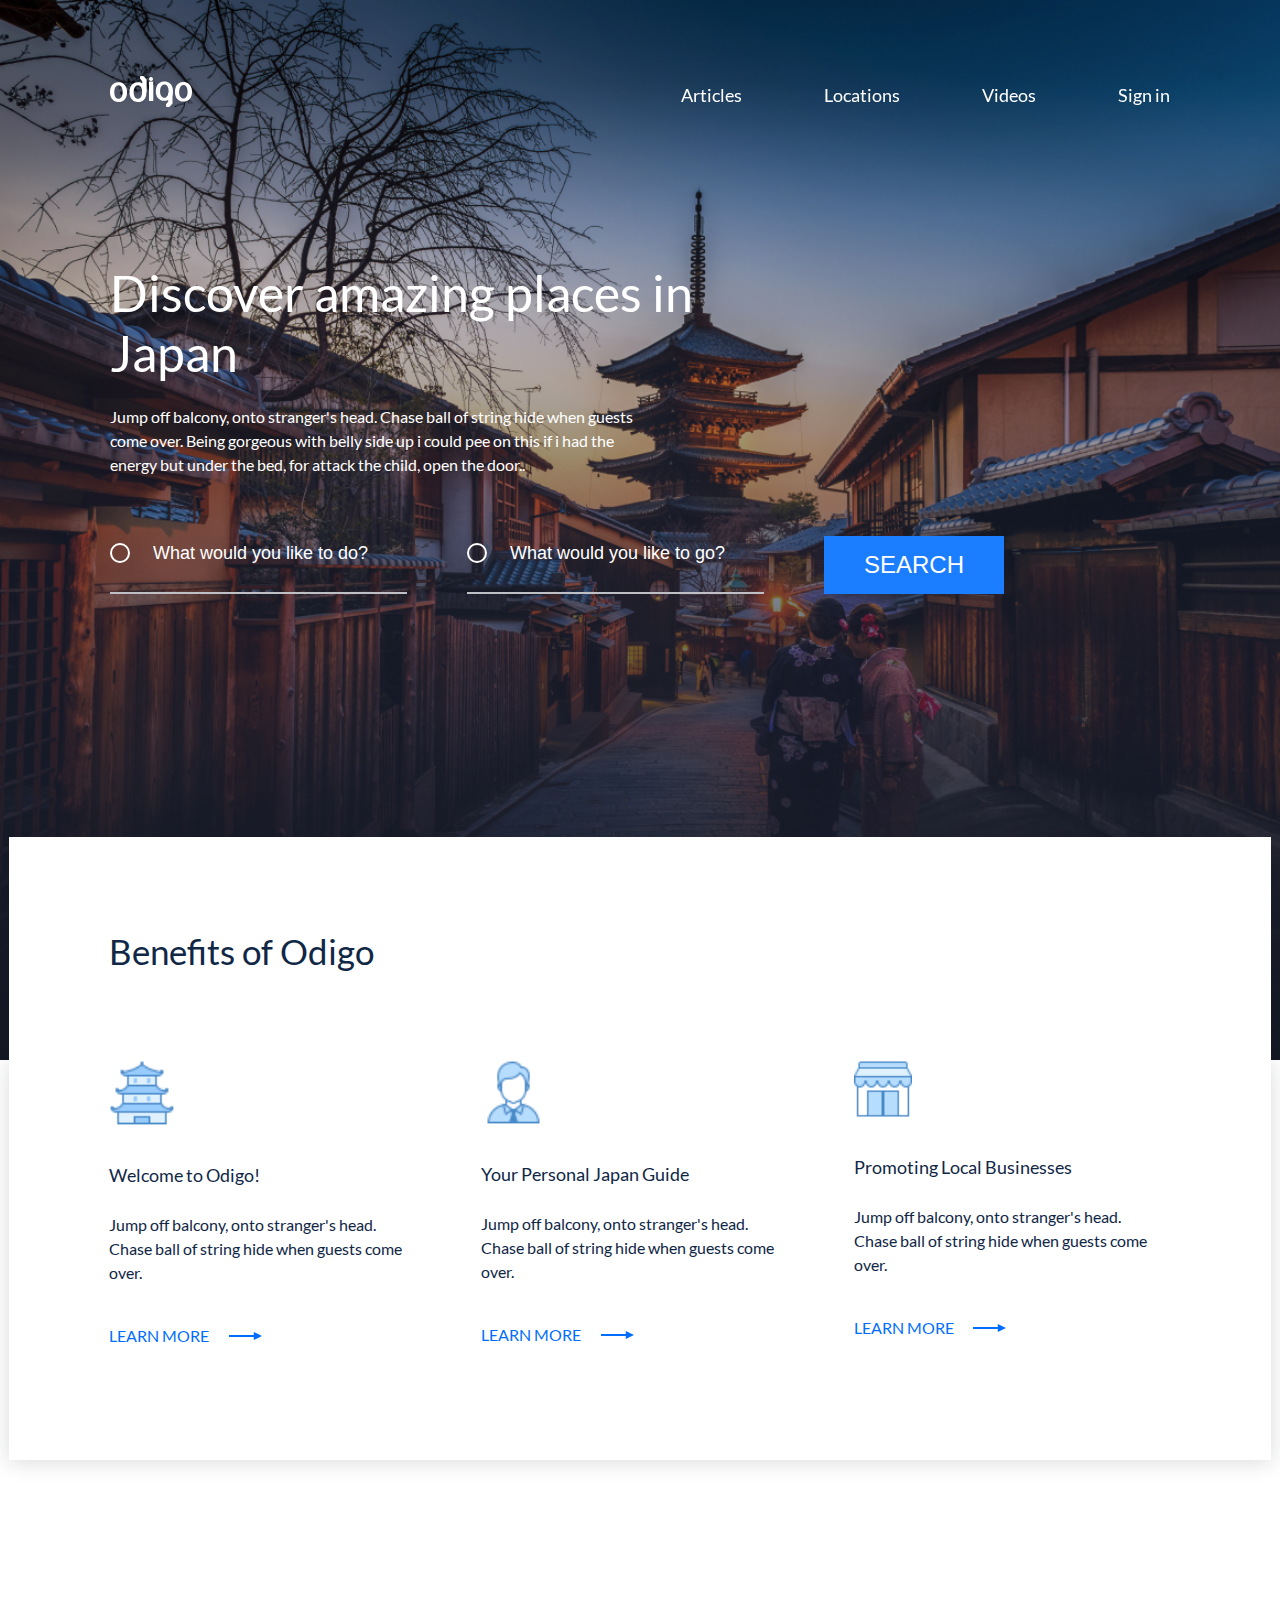
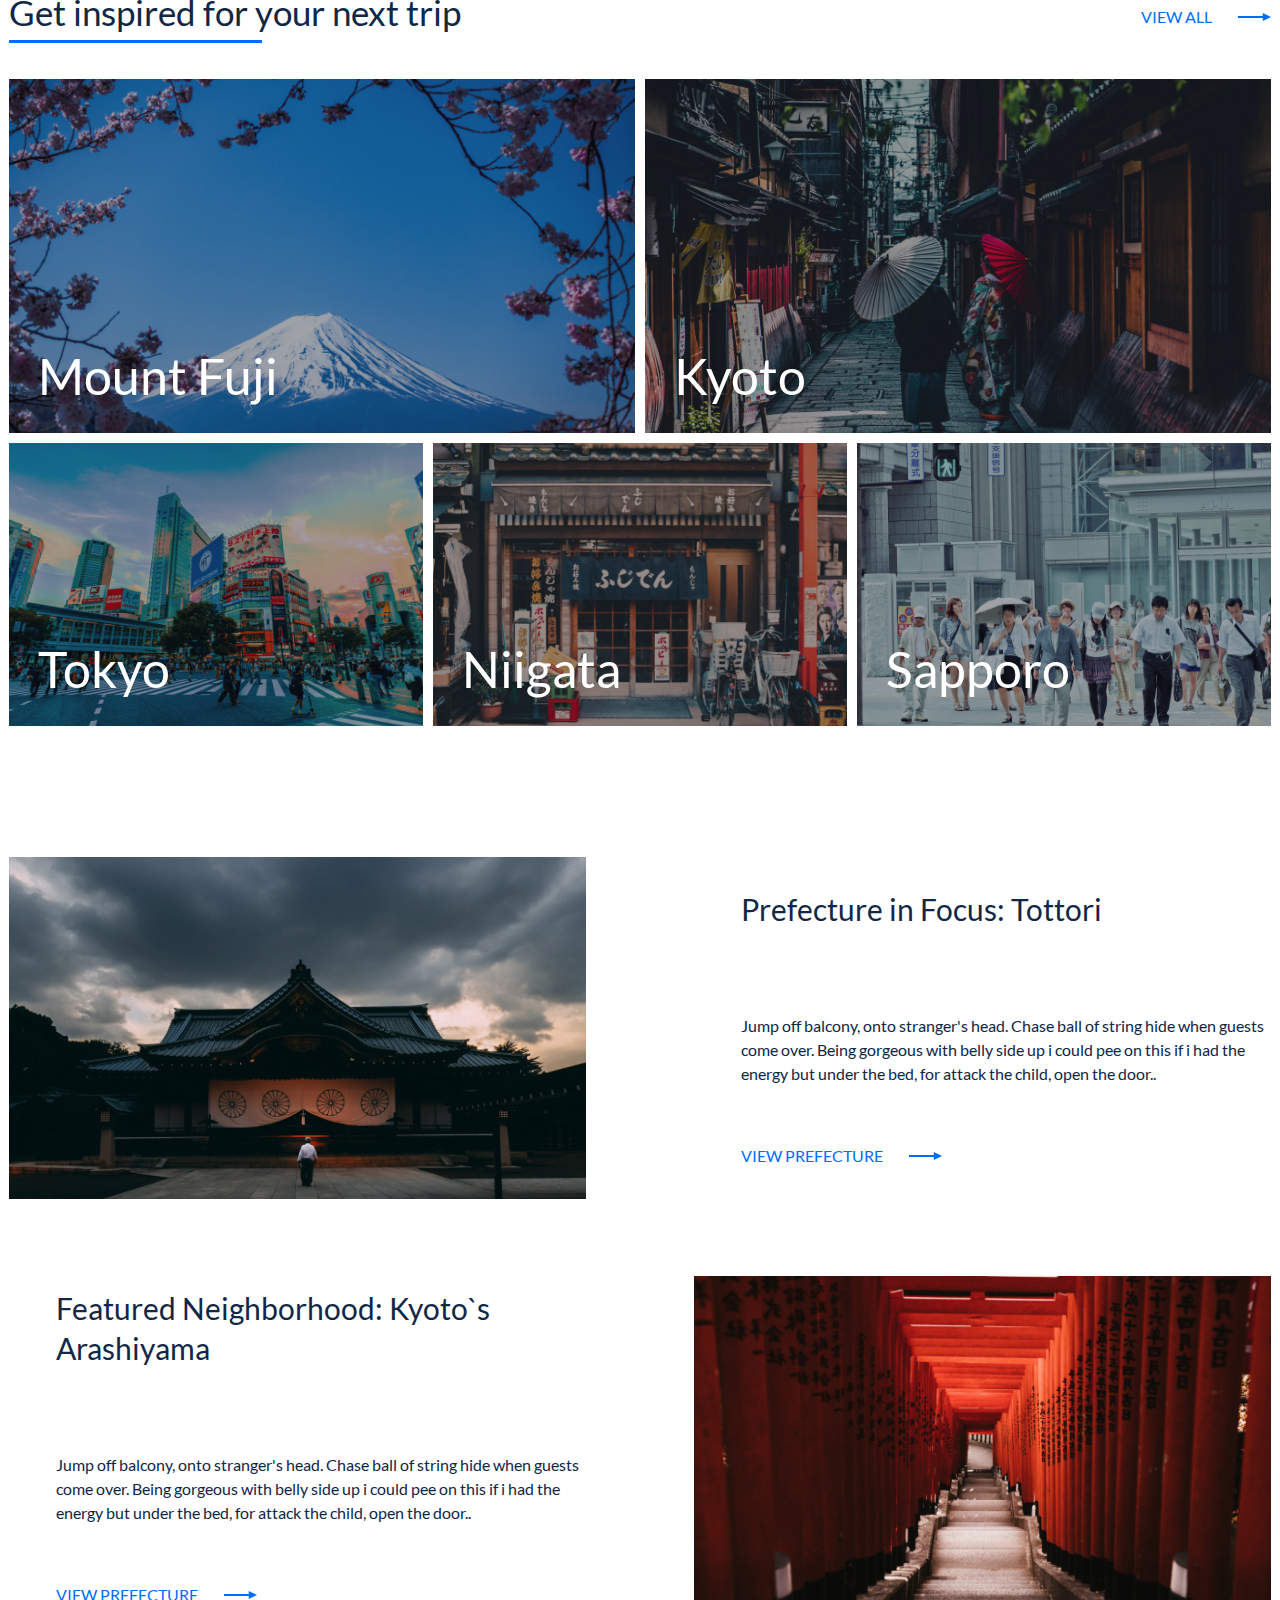
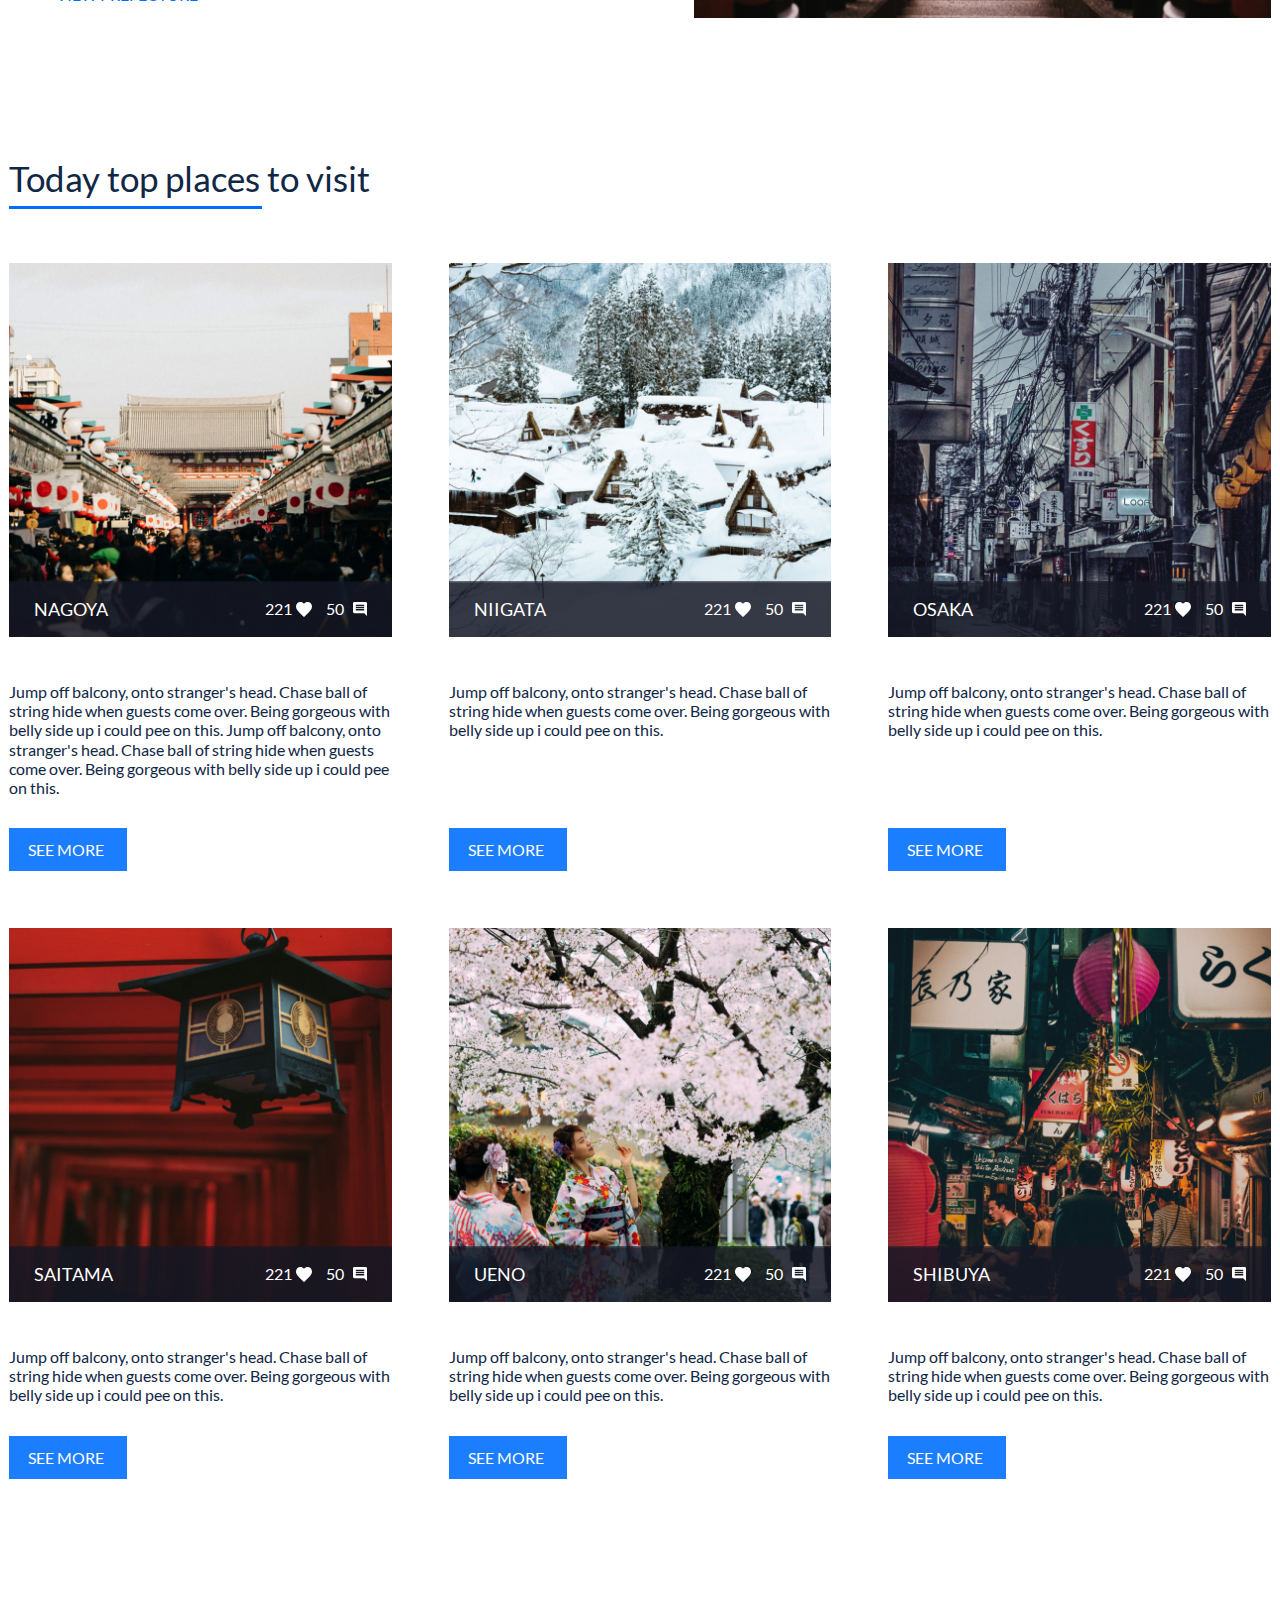
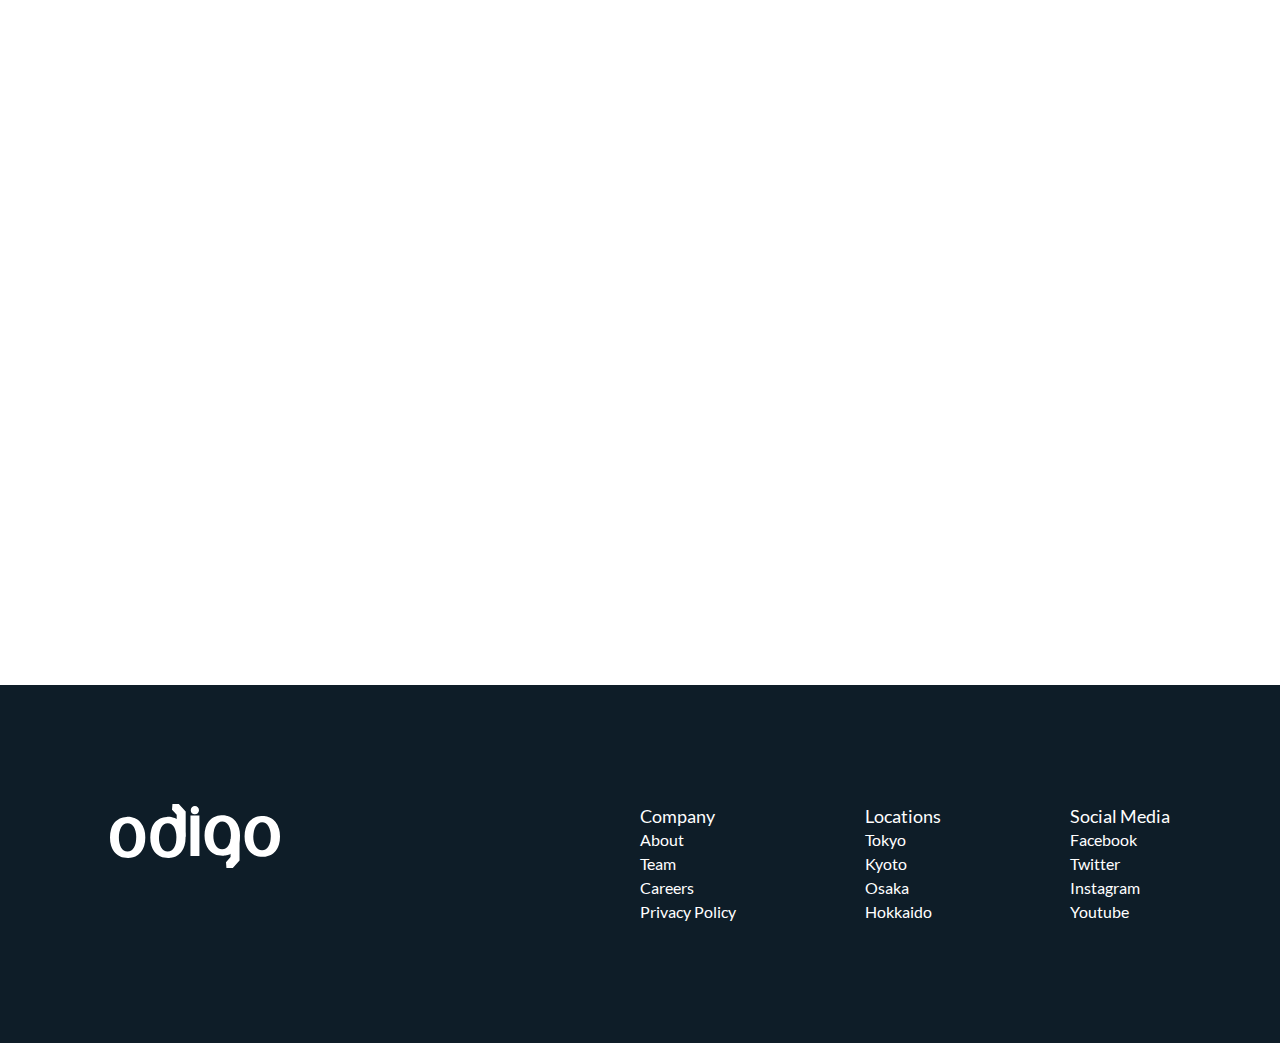
==== Japan/index.html @ f33c453b "Мой проект в японском стиле, верстался по макету из Figma" ====
<!DOCTYPE html>
<html lang="en">
<head>
    <meta charset="UTF-8">
    <meta name="viewport" content="width=device-width, initial-scale=1.0">
    <title>Discover Amazing places in Japan</title>
    <link rel="stylesheet" href="./css/reset.css">
    <link rel="stylesheet" href="./css/style.css">
</head>
<body>
    <header class="header">
        <div class="wrapper">

            <div class="header_wrapper">
                <div class="header_logo">
                    <a href="/" class="header_logo_link">
                        <img src="./img/svg/odigo-logo.svg" alt="Discover amazing places in Japan" class="header_logo_pic">
                    </a>
                </div>
    
                <nav class="header_nav">
                    <ul class="header_list">
                        <li class="header_item">
                            <a href="#!" class="header_link">Articles</a>
                        </li>
                        <li class="header_item">
                            <a href="#!" class="header_link">Locations</a>
                        </li>
                        <li class="header_item">
                            <a href="#!" class="header_link">Videos</a>
                        </li>
                        <li class="header_item">
                            <a href="#!" class="header_link">Sign in</a>
                        </li>
                    </ul>
                </nav>
            </div>
        </div>
    </header>

    <main class="main">
        <section class="intro">
            <div class="wrapper">
                <h1 class="intro_title">
                    Discover amazing places in Japan
                </h1>
                <p class="intro_subtitle">
                    Jump off balcony, onto stranger's head. Chase ball of string hide when guests come over. Being gorgeous with belly side up i could pee on this if i had the energy but under the bed, for attack the child, open the door..
                </p>
                <form class="serach_form">
                    <fieldset class="serach_form_wrap">
                        <p class="serach_form_info">
                            <input type="text" name="user_like_todo" class="search_form_field" placeholder="What would you like to do?">
                            <input type="text" name="user_like_togo" class="search_form_field" placeholder="What would you like to go?">
                            <button type="submit" class="search_form_submit">SEARCH</button>
                        </p>
                    </fieldset>
                </form>
            </div>
        </section>

        <section class="benefits">
            <div class="benefits_wrap">
                <h2 class="benefits_title">
                    Benefits of Odigo
                </h2>
                <div class="benefits_cards">
                    <div class="benefits_card">
                        <div class="benefits_card_pic">
                            <img src="./img/svg/icon1.svg" alt="Welcome to Odigo!" class="benefits_card_thumb">
                        </div>
                        <h3 class="benefits_card_title">Welcome to Odigo!</h3>
                        <p class="benefits_card_desc">Jump off balcony, onto stranger's head. Chase ball of string hide when guests come over.</p>
                        <a href="" class="benefits_card_more">LEARN MORE</a>
                    </div>
                    <div class="benefits_card">
                        <div class="benefits_card_pic">
                            <img src="./img/svg/icon2.svg" alt="Your Personal Japan Guide" class="benefits_card_thumb">
                        </div>
                        <h3 class="benefits_card_title">Your Personal Japan Guide</h3>
                        <p class="benefits_card_desc">Jump off balcony, onto stranger's head. Chase ball of string hide when guests come over.</p>
                        <a href="" class="benefits_card_more">LEARN MORE</a>
                    </div>
                    <div class="benefits_card">
                        <div class="benefits_card_pic">
                            <img src="./img/svg/icon3.svg" alt="Your Personal Japan Guide" class="benefits_card_thumb">
                        </div>
                        <h3 class="benefits_card_title">Promoting Local Businesses</h3>
                        <p class="benefits_card_desc">Jump off balcony, onto stranger's head. Chase ball of string hide when guests come over.</p>
                        <a href="" class="benefits_card_more">LEARN MORE</a>
                    </div>
                </div>
            </div>
        </section>

        <section class="places">
            <div class="wrapper_full">
                <div class="places_caption">
                    <h2 class="places_title section_title">
                        Get inspired for your next trip 
                    </h2>
                    <a href="#!" class="places_view_all">VIEW ALL</a>
                </div>
                <div class="places_cards">
                    <figure class="places_card places_card_size_lg">
                        <img src="./img/Fuji.jpg" alt="Mount Fuji" class="places_card_pic places_card_pic_size_lg">
                        <figcaption class="places_card_title">
                            Mount Fuji
                        </figcaption>
                        <a href="#!" class="places_card_link"></a>
                    </figure>
                    <figure class="places_card places_card_size_lg">
                        <img src="./img/Kyoto.jpg" alt="Kyoto" class="places_card_pic places_card_pic_size_lg">
                        <figcaption class="places_card_title">
                            Kyoto
                        </figcaption>
                        <a href="#!" class="places_card_link"></a>
                    </figure>
                    <figure class="places_card places_card_size_sm">
                        <img src="./img/Tokyo.jpg" alt="Tokyo" class="places_card_pic places_card_pic_size_sm">
                        <figcaption class="places_card_title">
                            Tokyo
                        </figcaption>
                        <a href="#!" class="places_card_link"></a>
                    </figure>
                    <figure class="places_card places_card_size_sm">
                        <img src="./img/Niigata.jpg" alt="Niigata" class="places_card_pic places_card_pic_size_sm">
                        <figcaption class="places_card_title">
                            Niigata
                        </figcaption>
                        <a href="#!" class="places_card_link"></a>
                    </figure>
                    <figure class="places_card places_card_size_sm">
                        <img src="./img/Sapporo.jpg" alt="Sapporo" class="places_card_pic places_card_pic_size_sm">
                        <figcaption class="places_card_title">
                            Sapporo
                        </figcaption>
                        <a href="#!" class="places_card_link"></a>
                    </figure>
                </div>
            </div>
        </section>

        <div class="tours">
            <div class="wrapper_full">
                <div class="tours_tour tour">
                    <div class="tour_pic">
                        <img src="./img/TottoryTour.jpg" alt="Prefecture in Focus: Tottori" class="tour_thumb">
                    </div>
                    <div class="tour_info">
                        <h3 class="tour_title">
                            Prefecture in Focus: Tottori
                        </h3>
                        <p class="tour_desc">
                            Jump off balcony, onto stranger's head. Chase ball of string hide when guests come over. Being gorgeous with belly side up i could pee on this if i had the energy but under the bed, for attack the child, open the door..
                        </p>
                        <a href="#!" class="tour_more">VIEW PREFECTURE</a>
                    </div>
                </div>
                <div class="tours_tour tour">
                    <div class="tour_info">
                        <h3 class="tour_title">
                            Featured Neighborhood: Kyoto`s Arashiyama
                        </h3>
                        <p class="tour_desc">
                            Jump off balcony, onto stranger's head. Chase ball of string hide when guests come over. Being gorgeous with belly side up i could pee on this if i had the energy but under the bed, for attack the child, open the door..
                        </p>
                        <a href="#!" class="tour_more">VIEW PREFECTURE</a>
                    </div>
                    <div class="tour_pic">
                        <img src="./img/ArashiyamaTour.jpg" alt="Featured Neighborhood: Kyoto`s Arashiyama" class="tour_thumb">
                    </div>
                </div>

            </div>
        </div>

        <section class="top">
            <div class="wrapper_full">
                <h2 class="top_title section_title">
                    Today top places to visit
                </h2>
                <div class="top_cards">
                    <div class="top_card">
                        <div class="top_card_pic">
                            <img src="./img/NagoyaTop.jpg" alt="NAGOYA" class="top_card_thumb">
                            <div class="top_card_stats">
                                <h3 class="top_card_title">
                                    NAGOYA
                                </h3>
                                <div class="top_card_likes">
                                    <span class="top_card_likes_val">
                                        221
                                    </span>
                                </div>
                                <div class="top_card_comments">
                                    <span class="top_card_comments_val">
                                        50
                                    </span>
                                </div>
                            </div>
                        </div>
                        <p class="top_card_desc">
                            Jump off balcony, onto stranger's head. Chase ball of string hide when guests come over. Being gorgeous with belly side up i could pee on this.
                            Jump off balcony, onto stranger's head. Chase ball of string hide when guests come over. Being gorgeous with belly side up i could pee on this.
                        </p>
                        <a href="#!" class="top_card_more">SEE MORE</a>
                    </div>

                    <div class="top_card">
                        <div class="top_card_pic">
                            <img src="./img/NiigataTop.jpg" alt="NIIGATA" class="top_card_thumb">
                            <div class="top_card_stats">
                                <h3 class="top_card_title">
                                    NIIGATA
                                </h3>
                                <div class="top_card_likes">
                                    <span class="top_card_likes_val">
                                        221
                                    </span>
                                </div>
                                <div class="top_card_comments">
                                    <span class="top_card_comments_val">
                                        50
                                    </span>
                                </div>
                            </div>
                        </div>
                        <p class="top_card_desc">
                            Jump off balcony, onto stranger's head. Chase ball of string hide when guests come over. Being gorgeous with belly side up i could pee on this.
                        </p>
                        <a href="#!" class="top_card_more">SEE MORE</a>
                    </div>

                    <div class="top_card">
                        <div class="top_card_pic">
                            <img src="./img/OsakaTop.jpg" alt="OSAKA" class="top_card_thumb">
                            <div class="top_card_stats">
                                <h3 class="top_card_title">
                                    OSAKA
                                </h3>
                                <div class="top_card_likes">
                                    <span class="top_card_likes_val">
                                        221
                                    </span>
                                </div>
                                <div class="top_card_comments">
                                    <span class="top_card_comments_val">
                                        50
                                    </span>
                                </div>
                            </div>
                        </div>
                        <p class="top_card_desc">
                            Jump off balcony, onto stranger's head. Chase ball of string hide when guests come over. Being gorgeous with belly side up i could pee on this.
                        </p>
                        <a href="#!" class="top_card_more">SEE MORE</a>
                    </div>

                    <div class="top_card">
                        <div class="top_card_pic">
                            <img src="./img/SaitamaTop.jpg" alt="SAITAMA" class="top_card_thumb">
                            <div class="top_card_stats">
                                <h3 class="top_card_title">
                                    SAITAMA
                                </h3>
                                <div class="top_card_likes">
                                    <span class="top_card_likes_val">
                                        221
                                    </span>
                                </div>
                                <div class="top_card_comments">
                                    <span class="top_card_comments_val">
                                        50
                                    </span>
                                </div>
                            </div>
                        </div>
                        <p class="top_card_desc">
                            Jump off balcony, onto stranger's head. Chase ball of string hide when guests come over. Being gorgeous with belly side up i could pee on this.
                        </p>
                        <a href="#!" class="top_card_more">SEE MORE</a>
                    </div>

                    <div class="top_card">
                        <div class="top_card_pic">
                            <img src="./img/UenoTop.jpg" alt="UENO" class="top_card_thumb">
                            <div class="top_card_stats">
                                <h3 class="top_card_title">
                                    UENO
                                </h3>
                                <div class="top_card_likes">
                                    <span class="top_card_likes_val">
                                        221
                                    </span>
                                </div>
                                <div class="top_card_comments">
                                    <span class="top_card_comments_val">
                                        50
                                    </span>
                                </div>
                            </div>
                        </div>
                        <p class="top_card_desc">
                            Jump off balcony, onto stranger's head. Chase ball of string hide when guests come over. Being gorgeous with belly side up i could pee on this.
                        </p>
                        <a href="#!" class="top_card_more">SEE MORE</a>
                    </div>

                    <div class="top_card">
                        <div class="top_card_pic">
                            <img src="./img/ShibuyaTop.jpg" alt="SHIBUYA" class="top_card_thumb">
                            <div class="top_card_stats">
                                <h3 class="top_card_title">
                                    SHIBUYA
                                </h3>
                                <div class="top_card_likes">
                                    <span class="top_card_likes_val">
                                        221
                                    </span>
                                </div>
                                <div class="top_card_comments">
                                    <span class="top_card_comments_val">
                                        50
                                    </span>
                                </div>
                            </div>
                        </div>
                        <p class="top_card_desc">
                            Jump off balcony, onto stranger's head. Chase ball of string hide when guests come over. Being gorgeous with belly side up i could pee on this.
                        </p>
                        <a href="#!" class="top_card_more">SEE MORE</a>
                    </div>
                </div>
            </div>
        </section>

        <div class="videos">
            <div class="videos_wrapper">
                <div class="video_item">

                </div>
                <iframe class="video_element" src="https://www.youtube.com/embed/IuTDuvYr7f0?si=xc2kK1WCA6VyjtIE" title="YouTube video player" frameborder="0" allow="accelerometer; autoplay; clipboard-write; encrypted-media; gyroscope; picture-in-picture; web-share" referrerpolicy="strict-origin-when-cross-origin" allowfullscreen></iframe>
            </div>
        </div>
    </main>

    <footer class="footer">
        <div class="wrapper">
            <div class="footer_item">
                <div class="footer_logo">
                    <img src="./img/svg/odigo-logo_footer.svg" alt="Discover amazing places in Japan" class="footer_logo_pic">
                </div>

                <nav class="footer_nav">
                    <ul class="footer_menu">
                        <li class="footer_menu_item">
                            <h3 href="#!" class="footer_menu_title">Company</h3>
                        </li>
                        <li class="footer_menu_item">
                            <a href="#!" class="footer_menu_link">About</a>
                        </li>
                        <li class="footer_menu_item">
                            <a href="#!" class="footer_menu_link">Team</a>
                        </li>
                        <li class="footer_menu_item">
                            <a href="#!" class="footer_menu_link">Careers</a>
                        </li>
                        <li class="footer_menu_item">
                            <a href="#!" class="footer_menu_link">Privacy Policy</a>
                        </li> 
                    </ul>
    
                    <ul class="footer_menu">
                        <li class="footer_menu_item">
                            <h3 href="#!" class="footer_menu_title">Locations</h3>
                        </li>
                        <li class="footer_menu_item">
                            <a href="#!" class="footer_menu_link">Tokyo</a>
                        </li>
                        <li class="footer_menu_item">
                            <a href="#!" class="footer_menu_link">Kyoto</a>
                        </li>
                        <li class="footer_menu_item">
                            <a href="#!" class="footer_menu_link">Osaka</a>
                        </li>
                        <li class="footer_menu_item">
                            <a href="#!" class="footer_menu_link">Hokkaido</a>
                        </li>    
                    </ul>
    
                    <ul class="footer_menu">
                        <li class="footer_menu_item">
                            <h3 href="#!" class="footer_menu_title">Social Media</h3>
                        </li>
                        <li class="footer_menu_item">
                            <a href="#!" class="footer_menu_link">Facebook</a>
                        </li>
                        <li class="footer_menu_item">
                            <a href="#!" class="footer_menu_link">Twitter</a>
                        </li>
                        <li class="footer_menu_item">
                            <a href="#!" class="footer_menu_link">Instagram</a>
                        </li>
                        <li class="footer_menu_item">
                            <a href="#!" class="footer_menu_link">Youtube</a>
                        </li>    
                    </ul>
                </nav>
            </div>
        </div>
    </footer>
    <script src="./js/main.js"></script>
</body>
</html>
---- Japan/css/style.css ----
/* lato-regular - latin */
@font-face {
    font-display: swap; /* Check https://developer.mozilla.org/en-US/docs/Web/CSS/@font-face/font-display for other options. */
    font-family: 'Lato';
    font-style: normal;
    font-weight: 400;
    src: url('../fonts/lato-v24-latin-regular.woff2') format('woff2'); /* Chrome 36+, Opera 23+, Firefox 39+, Safari 12+, iOS 10+ */
}
/* lato-700 - latin */
@font-face {
    font-display: swap; /* Check https://developer.mozilla.org/en-US/docs/Web/CSS/@font-face/font-display for other options. */
    font-family: 'Lato';
    font-style: normal;
    font-weight: 700;
    src: url('../fonts/lato-v24-latin-700.woff2') format('woff2'); /* Chrome 36+, Opera 23+, Firefox 39+, Safari 12+, iOS 10+ */
}
/* lato-900 - latin */
@font-face {
    font-display: swap; /* Check https://developer.mozilla.org/en-US/docs/Web/CSS/@font-face/font-display for other options. */
    font-family: 'Lato';
    font-style: normal;
    font-weight: 900;
    src: url('../fonts/lato-v24-latin-900.woff2') format('woff2'); /* Chrome 36+, Opera 23+, Firefox 39+, Safari 12+, iOS 10+ */
}

html {
    box-sizing: border-box;
}

*, *::before, *::after {
    box-sizing: inherit;
}

body {
    font-family: "Lato";
    font-style: normal;
    font-size: 16px;
    line-height: 1.2;
    font-weight: normal;
    color: #102746;
}

img {
    max-width: 100%;
    height: auto;
}

.wrapper {
    max-width: 1060px;
    margin: 0 auto;
}

.wrapper_full {
    max-width: 1262px;
    margin: 0 auto;
}

.section_title {
    font-weight: 500;
    font-size: 35px;
    line-height: 42px;
    position: relative;
    padding-bottom: 10px;
}

.section_title::after {
    display: block;
    content:'';
    width: 253px;
    height: 3px;
    background-color: #006DFE;
    position: absolute;
    bottom: 0;
    left: 0;
}

/*header-style start*/
.header {
    position: fixed;
    top: 0;
    left: 0;
    width: 100%;
    transition: .2s linear;
    padding: 20px;
    z-index: 55;
}

.header_active {
    background: #0e1d28b0;
}

.header_wrapper {
    display: flex;
    flex-wrap: wrap;
    align-items: flex-end;
    justify-content: space-between;
    padding-top: 56px;
}

.header_list {
    display: flex;
    flex-wrap: wrap;
}

.header_item {
    margin-right: 82px;
}

.header_item:last-child {
    margin-right: 0;
}

.header_link {
    font-size: 18px;
    line-height: 24px;
    color: white;
    text-decoration: none;
}

.header_link:hover, .header_link:focus, .header_link:active {
    opacity: 0.75;
}
/*header-style end*/

/*intro-style start*/
.intro {
    min-height: 100vh;
    background: url(../img/introbg.jpg) no-repeat center;
    background-size: cover;
    padding-top: 263px;
    padding-bottom: 223px;
}

.intro_title {
    max-width: 619px;
    font-weight: 500;
    font-size: 50px;
    line-height: 60px;
    color: white;
    margin-bottom: 22px;
}

.intro_subtitle {
    max-width: 546px;
    font-size: 16px;
    line-height: 24px;
    color: white;
    margin-bottom: 59px;
}

.serach_form_info {
    display: flex;
    flex-wrap: wrap;
    padding-bottom: 243px;
}

.search_form_field {
    width: 297px;
    background: transparent url(../img/svg/circle_icon.svg) no-repeat left 7px;
    background-size: 20px;
    border: 0;
    border-bottom: 2px solid #BFC0C5;
    margin-right: 60px;
    padding-left: 43px;
    padding-bottom: 22px;
    font-weight: 500;
    font-size: 18px;
    color: #FFFFFF;
}

.search_form_field::placeholder {
    font-weight: 500;
    font-size: 18px;
    color: #FFFFFF;
}

.search_form_submit {
    padding: 15px 40px;
    font-weight: 500;
    font-size: 24px; 
    color: #FFFFFF;
    background-color: #1B7DFF;
    border: 0;
}

.search_form_submit:hover, .search_form_submit:focus, .search_form_submit:active {
    background-color: #215dac;
}
/*intro-style end*/

/*benefit-style start*/
.benefits {
    margin-bottom: 131px;
}
.benefits_wrap{
    max-width: 1262px;
    background-color: #FFFFFF;
    margin: 0 auto;
    box-shadow: 0px 2px 20px #15182429;
    position: relative;
}

.benefits_title {
    width: 100%;
    font-weight: 500;
    font-size: 35px;
    line-height: 42px;
    padding: 93px 100px 88px 100px;
    position: absolute;
    top: 0;
    left: 0;
    transform: translateY(-100%);
    background-color: #FFFFFF;
}

.benefits_cards {
    display: grid;
    grid-template-columns: repeat(3, 1fr);
    grid-column-gap: 55px;
    padding: 0 100px;
}

.benefits_card {
    grid-column: span 1;
    margin-bottom: 112px;
}

.benefits_card_pic {
    margin-bottom: 37px;
    max-width: 66px;
}

.benefits_card_thumb {
    display: block;
}

.benefits_card_title {
    font-weight: 500;
    font-size: 18px;
    line-height: 24px;
    margin-bottom: 26px;
}

.benefits_card_desc {
    font-weight: 500;
    font-size: 16px;
    line-height: 24px;
    margin-bottom: 39px;
    padding-right: 5px; 
}

.benefits_card_more {
    display: inline-block;
    padding-right: 59px;
    font-size: 16px;
    line-height: 24px;
    color: #006DFE;
    text-decoration: none;
    background: url(../img/svg/arrow.svg) no-repeat 95% center;
    transition: .2s all;
}

.benefits_card_more:hover, .benefits_card_more:focus {
    background: url(../img/svg/arrow.svg) no-repeat right center;
}

/*benefit-style end*/

/*places-style start*/

.places {
    margin-bottom: 131px;
}

.places_caption {
    display: flex;
    flex-wrap: wrap;
    align-items: center;
    justify-content: space-between;
    margin-bottom: 36px;
}

.places_title {
    margin-right: 15px;
}

.places_view_all {
    display: inline-block;
    padding-right: 59px;
    font-size: 16px;
    line-height: 24px;
    color: #006DFE;
    text-decoration: none;
    background: url(../img/svg/arrow.svg) no-repeat right center;
}

.places_view_all:hover, .places_view_all:focus  {
    opacity: .65;
}

.places_cards {
    display: grid;
    grid-template-columns: repeat(6, 1fr);
    grid-gap: 10px;
}

.places_card {
    position: relative;
    overflow: hidden;
}

.places_card:hover .places_card_pic {
    transform: scale(1.05);
    transition: .15s;
}

.places_card::after {
    display: block;
    content: '';
    width: 100%;
    height: 100%;
    background-color: #15182466;
    position: absolute;
    top: 0;
    left: 0;
    z-index: 2;
}

.places_card_title {
    font-size: 50px;
    line-height: 60px;
    color: #FFFFFF;
    position: absolute;
    bottom: 27px;
    left: 29px;
    z-index: 3;
}

.places_card_size_lg {
    grid-column: span 3;
}

.places_card_size_sm {
    grid-column: span 2;
}

.places_card_pic {
    width: 100%;
    height: 354px;
    object-fit: cover;
    transition: .15s all;
}

.places_card_pic_size_lg {
    height: 354px;
    object-fit: cover;
}

.places_card_pic_size_sm {
    height: 283px;
    object-fit: cover;
}

.places_card_link {
    position: absolute;
    top: 0;
    left: 0;
    width: 100%;
    height: 100%;
    z-index: 4;
}
/*places-style end*/

/*tour-style start*/
.tours {
    margin-bottom: 139px;
}

.tours_tour {
    display: grid;
    grid-template-columns: repeat(2, 1fr);
    grid-gap: 0 108px;
    align-items: center;
    margin-bottom: 77px;
}

.tour_info {
    padding-left: 47px;
}

.tour_title {
    font-weight: 500;
    font-size: 30px;
    line-height: 40px;
    margin-bottom: 85px;
}

.tour_desc {
    font-size: 16px;
    line-height: 24px;
    margin-bottom: 58px;
}

.tour_more {
    display: inline-block;
    padding-right: 59px;
    font-size: 16px;
    line-height: 24px;
    color: #006DFE;
    text-decoration: none;
    background: url(../img/svg/arrow.svg) no-repeat right center;
    transition: .2s all;
}

.tour_more:hover, .tour_more:focus  {
    opacity: .65;
}

/*tour-style end*/

/*top-style start*/

.top {
    margin-bottom: 86px;
}

.top_title {
    margin-bottom: 54px;
}

.top_card {
    display: flex;
    flex-direction: column;
}

.top_cards {
    display: grid;
    grid-template-columns: repeat(3, 1fr);
    grid-gap: 57px;
}

.top_card_pic {
    position: relative;
    margin-bottom: 45px;
}
.top_card_stats {
    position: absolute;
    bottom: 0;
    left: 0;
    width: 100%;
    background: #15182499;
    display: flex;
    flex-wrap: wrap;
    align-items: center;
    position: absolute;
    padding: 16px 25px;
    justify-content: flex-end;
}

.top_card_title {
    font-weight: 500;
    font-size: 18px;
    line-height: 24px;
    color: #FFFFFF;
    margin: 0 auto 0 0 ;
}

.top_card_likes {
    font-weight: 500;
    font-size: 16px;
    line-height: 24px;
    color: #FFFFFF;
    padding-right: 20px;
    background: url(../img/svg/heart.svg) no-repeat right;
    margin-right: 14px;
}

.top_card_comments {
    font-weight: 500;
    font-size: 16px;
    line-height: 24px;
    color: #FFFFFF;
    padding-right: 23px;
    background: url(../img/svg/comments.svg) no-repeat right;
}

.top_card_desc {
    margin-bottom: 31px; 
}

.top_card_more {
    width: 118px;
    padding: 12px 19px;
    font-weight: 500;
    font-size: 16px;
    line-height: 19.2px;
    color: #FFFFFF;
    background-color: #1B7DFF;
    border: 0;
    text-decoration: none;
    margin: auto 0 0 0;
}

.top_card_more:hover, .top_card_more:active, .top_card_more:focus {
    background-color: #215dac;
}
/*top-style end*/

/*videos-style start*/

.videos {
    width: 100%;
}

.videos_wrapper {
    max-width: 1440px;
    margin: 0 auto;
    position: relative;
}

.video_item {
    padding-top: 56.25%;
}

.video_element {
    position: absolute;
    top: 0;
    left: 0;
    width: 100%;
    height: 100%;
}
/*videos-style end*/

/*footer-style start*/

.footer {
    background: #0E1D28;
    padding: 119px 0;
}

.footer_item {
    display: flex;
    flex-wrap: wrap;
}

.footer_logo {
    width: 50%;
}

.footer_nav {
    display: flex;
    flex-wrap: wrap;
    justify-content: space-between;
    width: 50%;
}

.footer_menu_title {
    font-weight: 500;
    font-size: 18px;
    line-height: 24px;
    color: #FFFFFF;
    text-decoration: none;
}

.footer_menu_link {
    font-weight: 500;
    font-size: 16px;
    line-height: 24px;
    color: #FFFFFF;
    text-decoration: none;
}

.footer_menu_link:hover, .footer_menu_link:focus, .footer_menu_link:focus, .footer_menu_link:visited {
    opacity: .75;
}



/*footer-style end*/
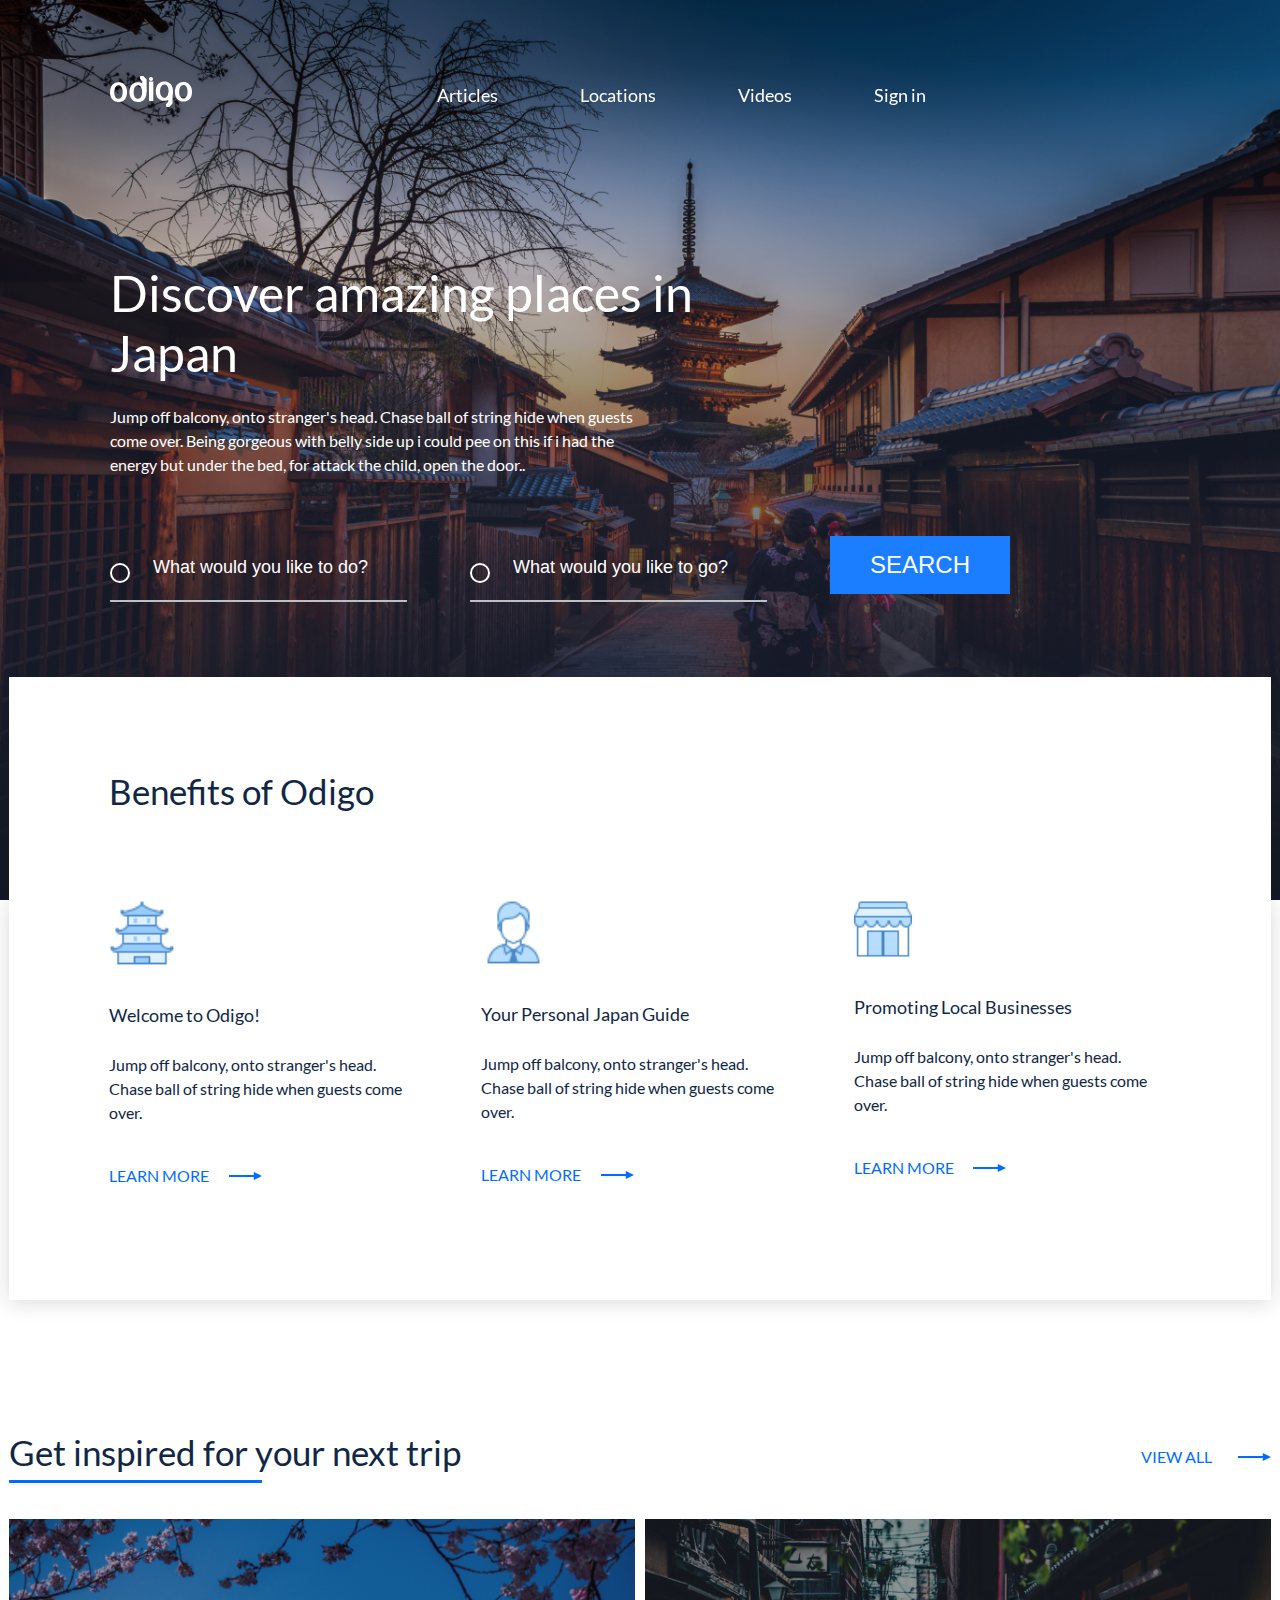
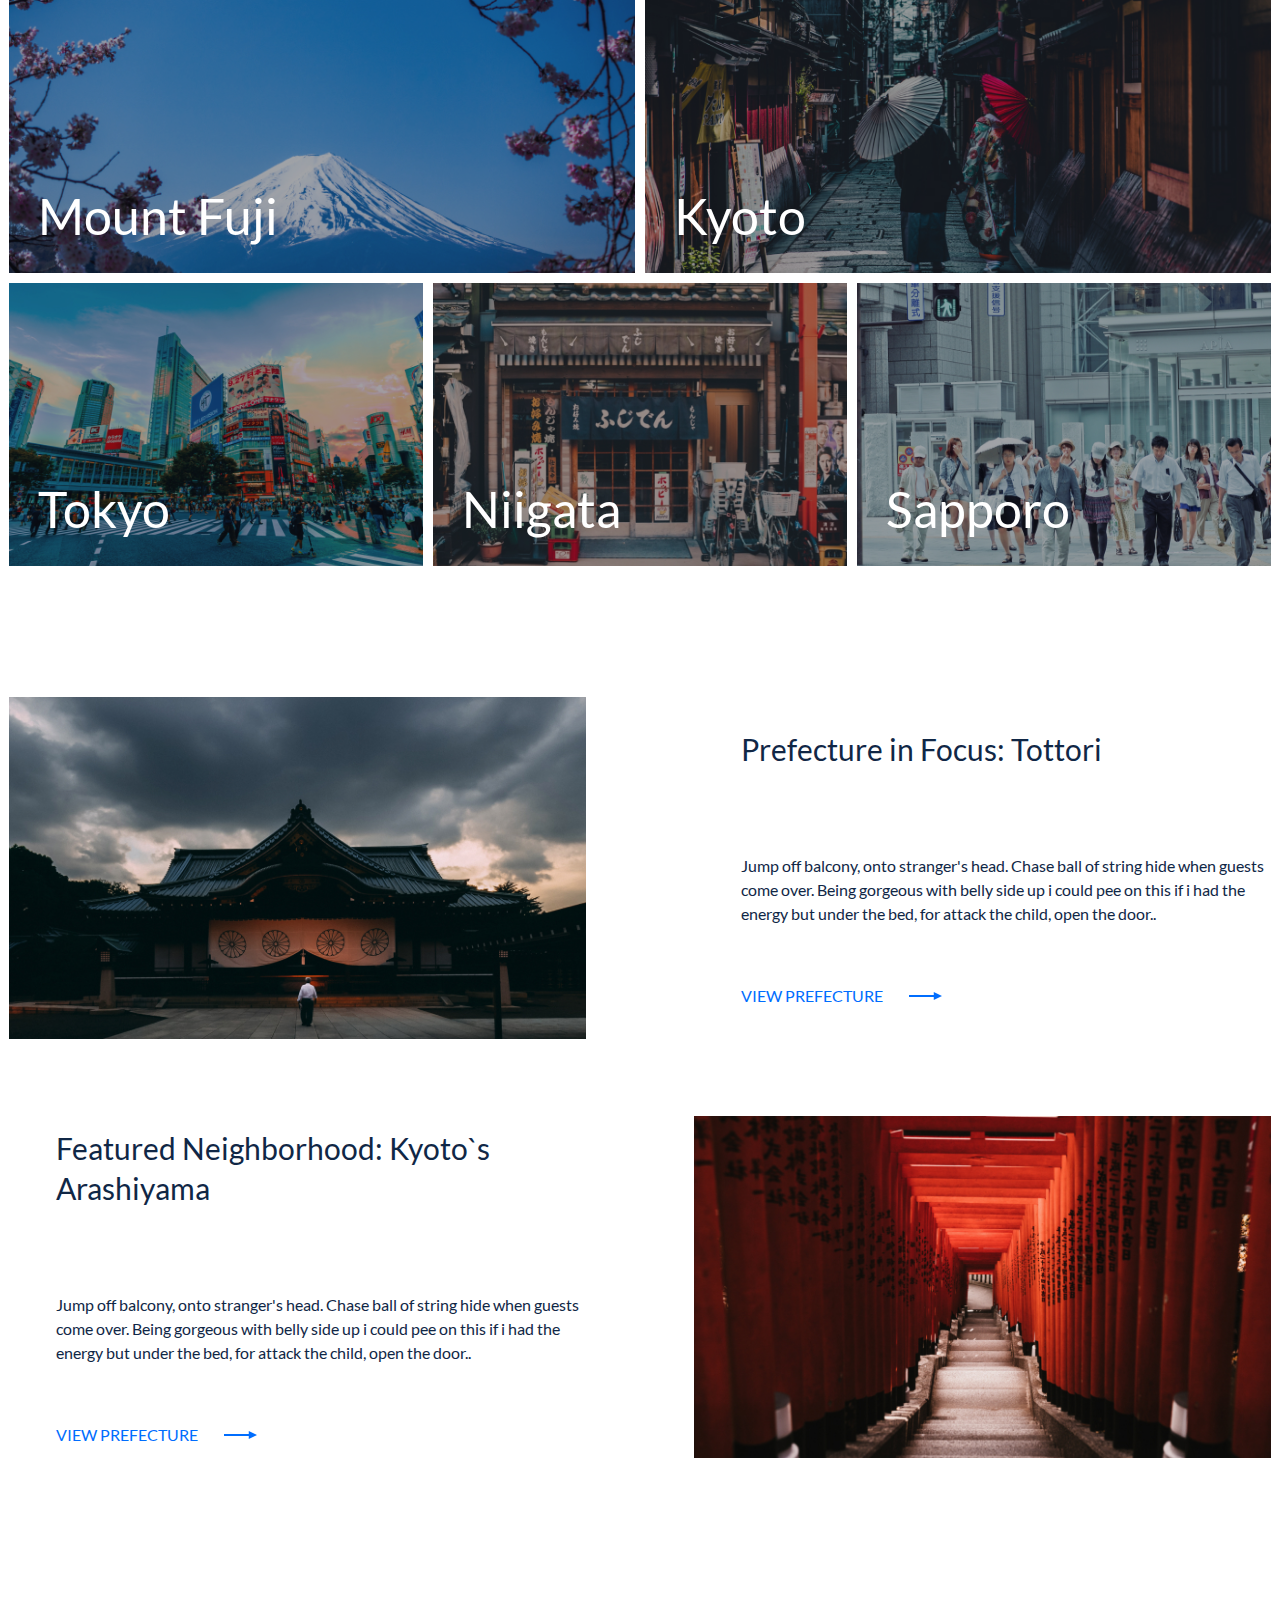
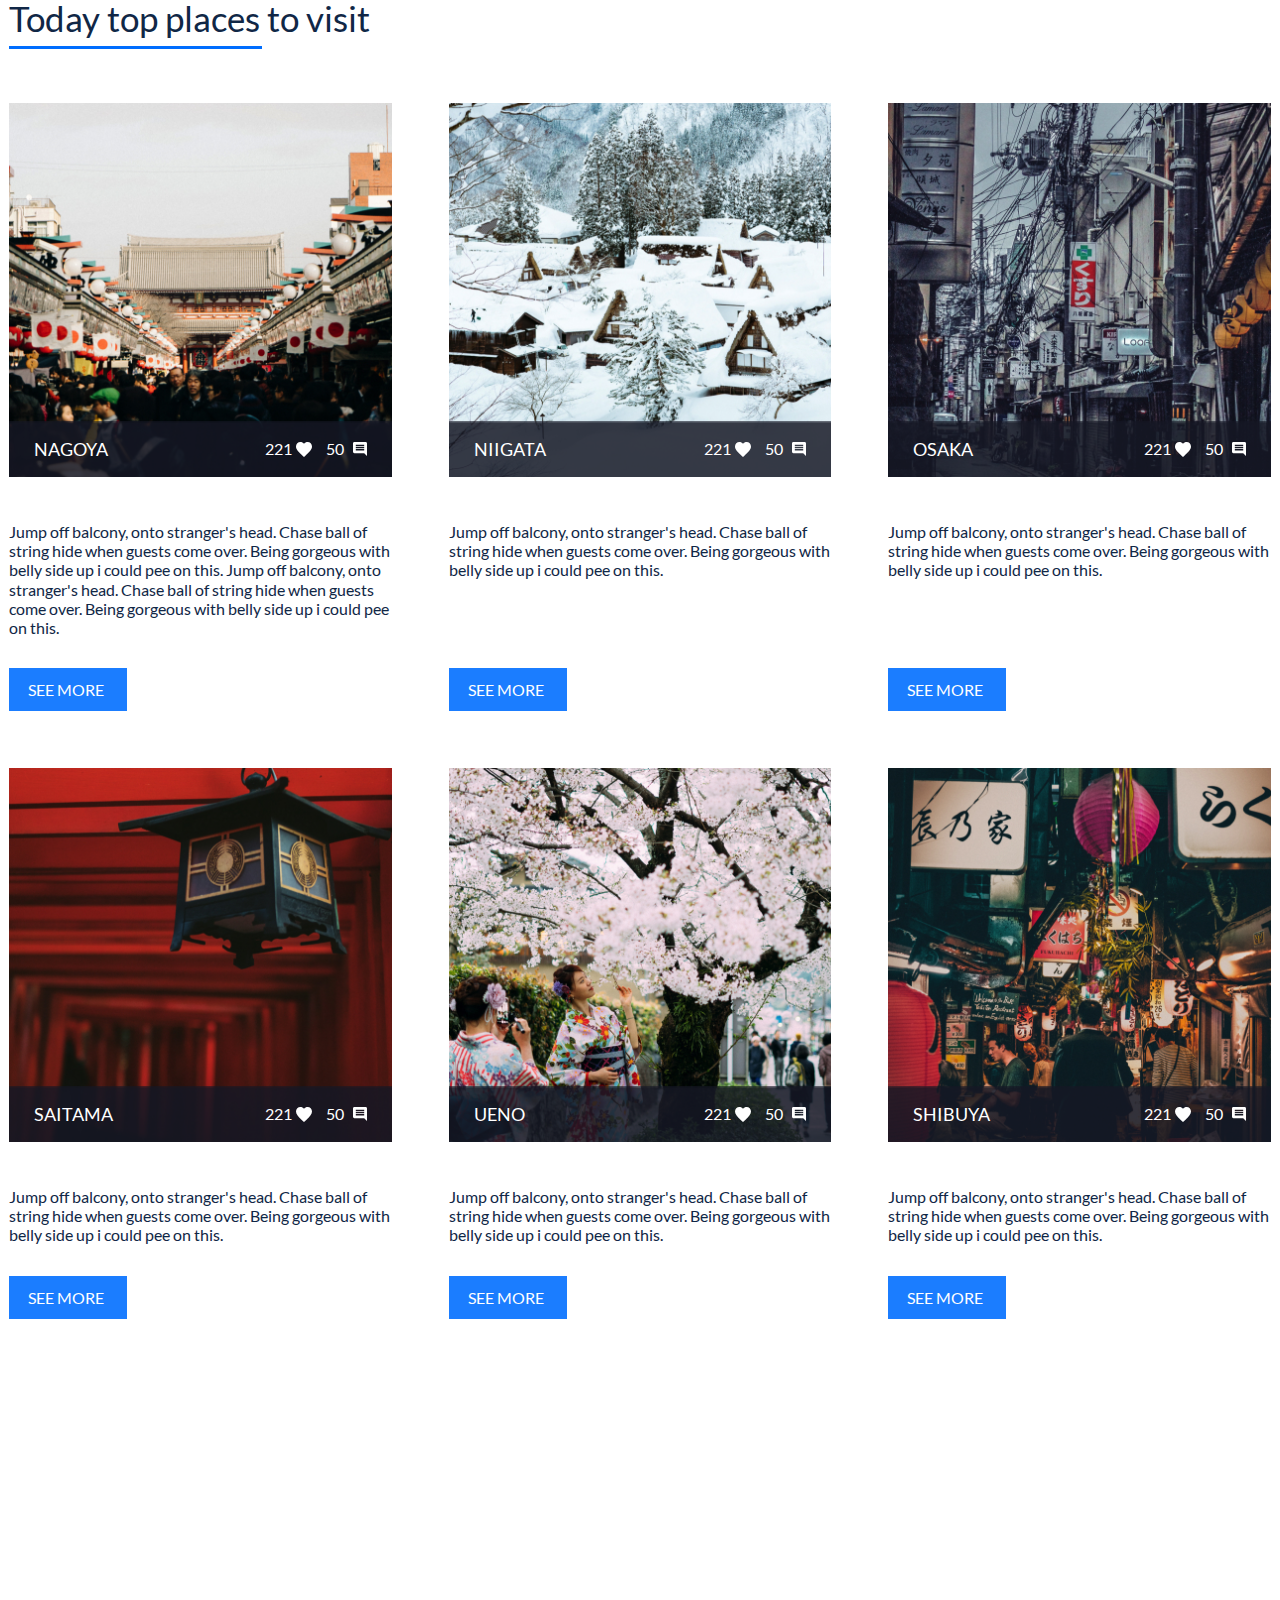
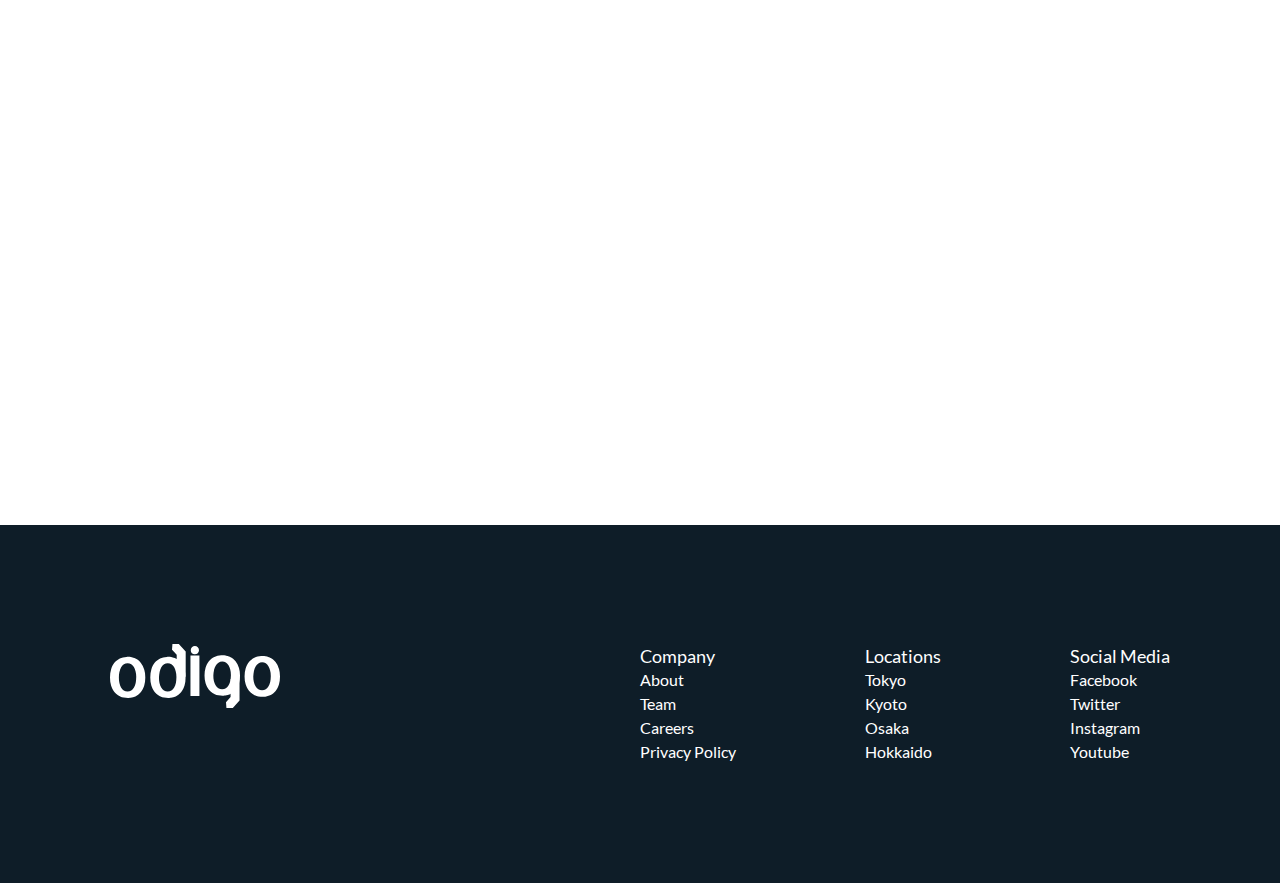
==== commit d478d04a: "Адаптирование макета" ====
--- a/Japan/index.html
+++ b/Japan/index.html
@@ -33,7 +33,16 @@
                             <a href="#!" class="header_link">Sign in</a>
                         </li>
                     </ul>
+                    <div class="header_nav_close">
+                        <span class="header_nav_close_line"></span>
+                        <span class="header_nav_close_line"></span>
+                    </div>
                 </nav>
+                <div class="header_burger burger">
+                    <span class="burger_line burger_line_1"></span>
+                    <span class="burger_line burger_line_2"></span>
+                    <span class="burger_line burger_line_3"></span>
+                </div>
             </div>
         </div>
     </header>
@@ -47,9 +56,9 @@
                 <p class="intro_subtitle">
                     Jump off balcony, onto stranger's head. Chase ball of string hide when guests come over. Being gorgeous with belly side up i could pee on this if i had the energy but under the bed, for attack the child, open the door..
                 </p>
-                <form class="serach_form">
-                    <fieldset class="serach_form_wrap">
-                        <p class="serach_form_info">
+                <form class="search_form">
+                    <fieldset class="search_form_wrap">
+                        <p class="search_form_info">
                             <input type="text" name="user_like_todo" class="search_form_field" placeholder="What would you like to do?">
                             <input type="text" name="user_like_togo" class="search_form_field" placeholder="What would you like to go?">
                             <button type="submit" class="search_form_submit">SEARCH</button>
@@ -167,7 +176,7 @@
                         </p>
                         <a href="#!" class="tour_more">VIEW PREFECTURE</a>
                     </div>
-                    <div class="tour_pic">
+                    <div class="tour_pic tour_pic_mob">
                         <img src="./img/ArashiyamaTour.jpg" alt="Featured Neighborhood: Kyoto`s Arashiyama" class="tour_thumb">
                     </div>
                 </div>
